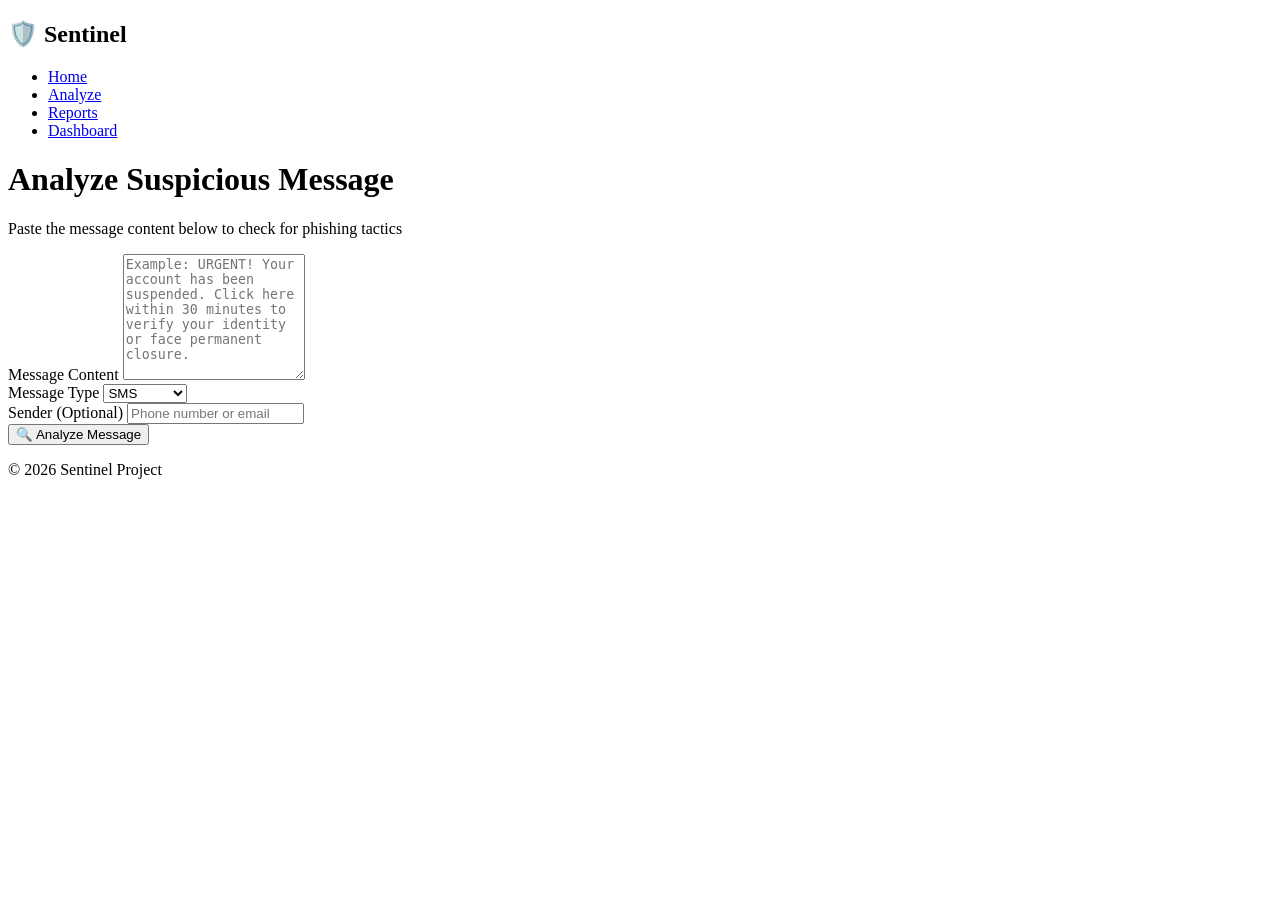
==== frontend/analyze.html @ 7bdeb4da "frontend skeleton" ====
<!DOCTYPE html>
<html lang="en">
<head>
    <meta charset="UTF-8">
    <meta name="viewport" content="width=device-width, initial-scale=1.0">
    <title>Analyze Message - Sentinel</title>
    <link rel="stylesheet" href="style.css">
</head>
<body>
    <nav class="navbar">
        <div class="nav-container">
            <h1 class="logo">🛡️ Sentinel</h1>
            <ul class="nav-links">
                <li><a href="index.html">Home</a></li>
                <li><a href="analyze.html" class="active">Analyze</a></li>
                <li><a href="reports.html">Reports</a></li>
                <li><a href="dashboard.html">Dashboard</a></li>
            </ul>
        </div>
    </nav>

    <main class="container">
        <div class="page-header">
            <h1>Analyze Suspicious Message</h1>
            <p>Paste the message content below to check for phishing tactics</p>
        </div>

        <div class="analyze-section">
            <div class="input-card">
                <form id="analyzeForm">
                    <div class="form-group">
                        <label for="messageInput">Message Content</label>
                        <textarea 
                            id="messageInput" 
                            name="message" 
                            rows="8" 
                            placeholder="Example: URGENT! Your account has been suspended. Click here within 30 minutes to verify your identity or face permanent closure."
                            required
                        ></textarea>
                    </div>

                    <div class="form-row">
                        <div class="form-group">
                            <label for="messageType">Message Type</label>
                            <select id="messageType" name="type">
                                <option value="sms">SMS</option>
                                <option value="email">Email</option>
                                <option value="whatsapp">WhatsApp</option>
                                <option value="other">Other</option>
                            </select>
                        </div>

                        <div class="form-group">
                            <label for="senderInfo">Sender (Optional)</label>
                            <input 
                                type="text" 
                                id="senderInfo" 
                                name="sender" 
                                placeholder="Phone number or email"
                            >
                        </div>
                    </div>

                    <button type="submit" class="btn btn-primary" id="analyzeBtn">
                        <span id="btnText">🔍 Analyze Message</span>
                        <span id="btnLoader" class="loader" style="display: none;"></span>
                    </button>
                </form>
            </div>

            <!-- Results Section -->
            <div id="resultsSection" class="results-section" style="display: none;">
                <div class="results-card">
                    <div class="risk-header">
                        <h2>Analysis Results</h2>
                        <div id="riskBadge" class="risk-badge"></div>
                    </div>

                    <div class="result-content">
                        <div class="result-item">
                            <h3>🎯 Risk Score</h3>
                            <div class="risk-score-display">
                                <div class="score-bar">
                                    <div id="scoreBar" class="score-fill"></div>
                                </div>
                                <span id="scoreValue" class="score-value"></span>
                            </div>
                        </div>

                        <div class="result-item">
                            <h3>🧠 Psychological Tactics Detected</h3>
                            <div id="tacticsContainer" class="tactics-list"></div>
                        </div>

                        <div class="result-item">
                            <h3>⚠️ Warning Signals</h3>
                            <div id="signalsContainer" class="signals-list"></div>
                        </div>

                        <div class="result-item intervention-box">
                            <h3>💡 Recommended Action</h3>
                            <div id="interventionText" class="intervention-content"></div>
                        </div>

                        <div class="result-item">
                            <h3>📊 Technical Analysis</h3>
                            <div id="technicalDetails" class="technical-info"></div>
                        </div>
                    </div>

                    <div class="action-buttons">
                        <button class="btn btn-secondary" onclick="resetForm()">Analyze Another</button>
                        <button class="btn btn-outline" onclick="saveReport()">Save Report</button>
                    </div>
                </div>
            </div>

            <!-- Error Section -->
            <div id="errorSection" class="error-section" style="display: none;">
                <div class="error-card">
                    <h3>⚠️ Analysis Error</h3>
                    <p id="errorMessage"></p>
                    <button class="btn btn-secondary" onclick="resetForm()">Try Again</button>
                </div>
            </div>
        </div>
    </main>

    <footer>
        <p>&copy; 2026 Sentinel Project</p>
    </footer>

    <script src="app.js"></script>
    <script src="analyze.js"></script>
</body>
</html>
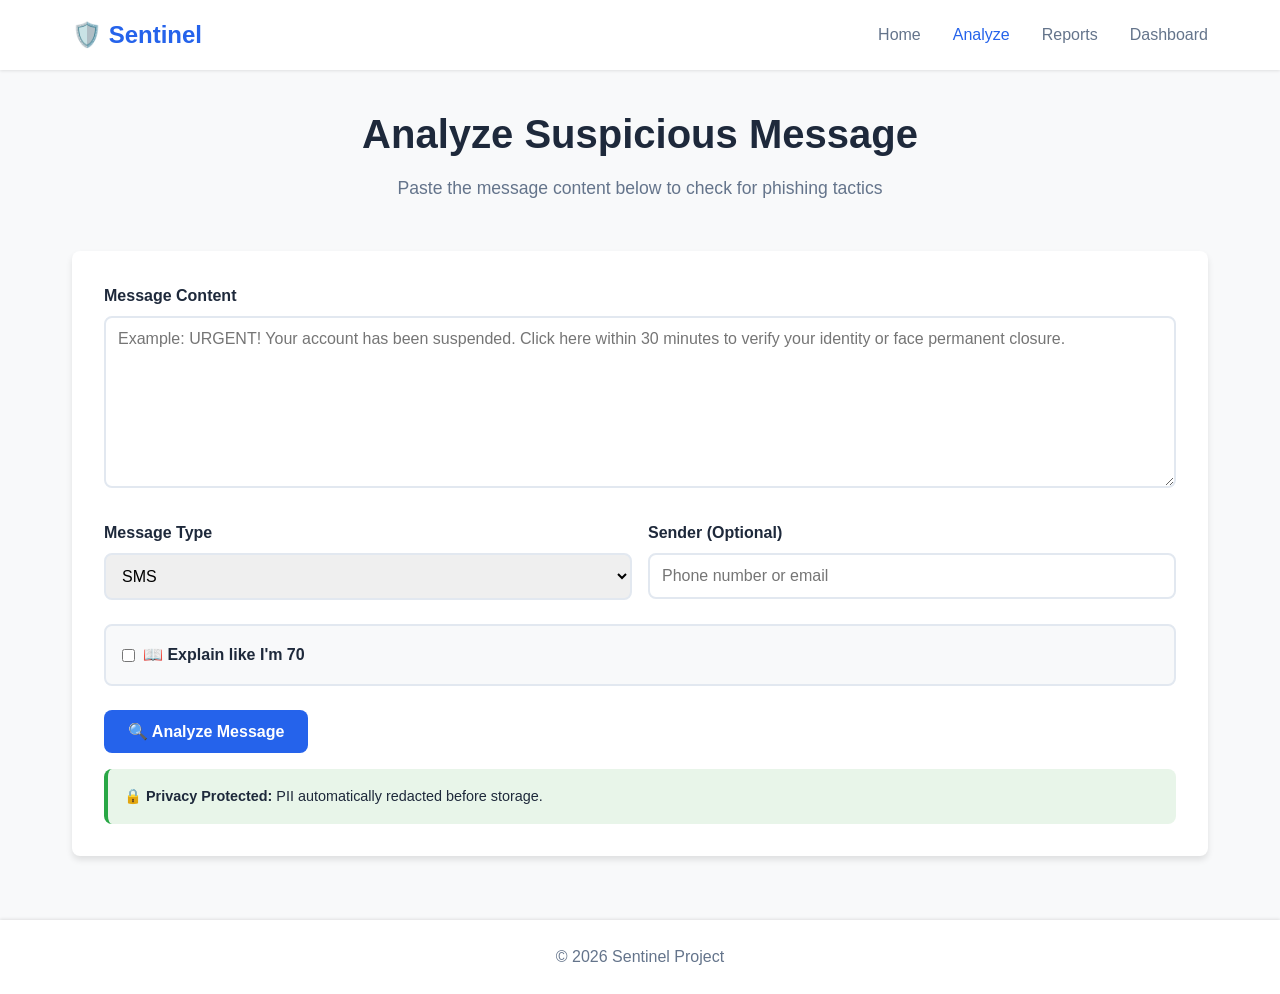
==== commit 60dbf7cf: "accessibility and dashboard actions" ====
--- a/frontend/analyze.html
+++ b/frontend/analyze.html
@@ -61,11 +61,22 @@
                         </div>
                     </div>
 
+                    <div class="form-options">
+                        <div class="accessibility-toggle">
+                            <input type="checkbox" id="simpleMode" name="simpleMode">
+                            <label for="simpleMode">📖 Explain like I'm 70</label>
+                        </div>
+                    </div>
+
                     <button type="submit" class="btn btn-primary" id="analyzeBtn">
                         <span id="btnText">🔍 Analyze Message</span>
                         <span id="btnLoader" class="loader" style="display: none;"></span>
                     </button>
                 </form>
+                
+                <div class="privacy-notice">
+                    🔒 <strong>Privacy Protected:</strong> PII automatically redacted before storage.
+                </div>
             </div>
 
             <!-- Results Section -->
@@ -109,6 +120,7 @@
                     </div>
 
                     <div class="action-buttons">
+                        <button class="btn btn-primary" onclick="submitToCommunity()">Submit to Community</button>
                         <button class="btn btn-secondary" onclick="resetForm()">Analyze Another</button>
                         <button class="btn btn-outline" onclick="saveReport()">Save Report</button>
                     </div>
--- a/frontend/style.css
+++ b/frontend/style.css
@@ -0,0 +1,1088 @@
+/* ===========================
+   CSS Reset & Base Styles
+   =========================== */
+
+* {
+    margin: 0;
+    padding: 0;
+    box-sizing: border-box;
+}
+
+:root {
+    --primary-color: #2563eb;
+    --primary-hover: #1d4ed8;
+    --secondary-color: #64748b;
+    --danger-color: #dc3545;
+    --warning-color: #fd7e14;
+    --success-color: #28a745;
+    --light-bg: #f8f9fa;
+    --dark-text: #1e293b;
+    --border-color: #e2e8f0;
+    --shadow-sm: 0 1px 3px rgba(0, 0, 0, 0.1);
+    --shadow-md: 0 4px 6px rgba(0, 0, 0, 0.1);
+    --shadow-lg: 0 10px 25px rgba(0, 0, 0, 0.15);
+    --radius: 8px;
+    --transition: all 0.3s ease;
+}
+
+body {
+    font-family: -apple-system, BlinkMacSystemFont, 'Segoe UI', Roboto, 'Helvetica Neue', Arial, sans-serif;
+    line-height: 1.6;
+    color: var(--dark-text);
+    background-color: var(--light-bg);
+    min-height: 100vh;
+    display: flex;
+    flex-direction: column;
+}
+
+/* ===========================
+   Navigation Bar
+   =========================== */
+
+.navbar {
+    background: white;
+    box-shadow: var(--shadow-sm);
+    padding: 1rem 0;
+    position: sticky;
+    top: 0;
+    z-index: 100;
+}
+
+.nav-container {
+    max-width: 1200px;
+    margin: 0 auto;
+    padding: 0 2rem;
+    display: flex;
+    justify-content: space-between;
+    align-items: center;
+}
+
+.logo {
+    font-size: 1.5rem;
+    font-weight: 700;
+    color: var(--primary-color);
+}
+
+.nav-links {
+    list-style: none;
+    display: flex;
+    gap: 2rem;
+}
+
+.nav-links a {
+    text-decoration: none;
+    color: var(--secondary-color);
+    font-weight: 500;
+    transition: var(--transition);
+}
+
+.nav-links a:hover,
+.nav-links a.active {
+    color: var(--primary-color);
+}
+
+/* ===========================
+   Main Container
+   =========================== */
+
+main.container {
+    flex: 1;
+    max-width: 1200px;
+    margin: 2rem auto;
+    padding: 0 2rem;
+    width: 100%;
+}
+
+/* ===========================
+   Page Headers
+   =========================== */
+
+.page-header {
+    text-align: center;
+    margin-bottom: 3rem;
+}
+
+.page-header h1 {
+    font-size: 2.5rem;
+    margin-bottom: 0.5rem;
+    color: var(--dark-text);
+}
+
+.page-header p {
+    font-size: 1.1rem;
+    color: var(--secondary-color);
+}
+
+/* ===========================
+   Hero Section (Home Page)
+   =========================== */
+
+.hero {
+    text-align: center;
+    margin-bottom: 4rem;
+}
+
+.hero h1 {
+    font-size: 2.8rem;
+    margin-bottom: 1rem;
+    color: var(--dark-text);
+}
+
+.subtitle {
+    font-size: 1.3rem;
+    color: var(--secondary-color);
+    margin-bottom: 3rem;
+}
+
+.hero-grid {
+    display: grid;
+    grid-template-columns: repeat(auto-fit, minmax(250px, 1fr));
+    gap: 2rem;
+    margin-bottom: 3rem;
+}
+
+.feature-card {
+    background: white;
+    padding: 2rem;
+    border-radius: var(--radius);
+    box-shadow: var(--shadow-md);
+    transition: var(--transition);
+}
+
+.feature-card:hover {
+    transform: translateY(-5px);
+    box-shadow: var(--shadow-lg);
+}
+
+.feature-icon {
+    font-size: 3rem;
+    margin-bottom: 1rem;
+}
+
+.feature-card h3 {
+    margin-bottom: 0.5rem;
+    color: var(--dark-text);
+}
+
+.feature-card p {
+    color: var(--secondary-color);
+}
+
+.cta-section {
+    display: flex;
+    gap: 1rem;
+    justify-content: center;
+    margin-top: 2rem;
+}
+
+/* ===========================
+   Buttons
+   =========================== */
+
+.btn {
+    display: inline-block;
+    padding: 0.75rem 1.5rem;
+    border-radius: var(--radius);
+    text-decoration: none;
+    font-weight: 600;
+    border: none;
+    cursor: pointer;
+    transition: var(--transition);
+    font-size: 1rem;
+}
+
+.btn-primary {
+    background: var(--primary-color);
+    color: white;
+}
+
+.btn-primary:hover {
+    background: var(--primary-hover);
+}
+
+.btn-secondary {
+    background: var(--secondary-color);
+    color: white;
+}
+
+.btn-secondary:hover {
+    background: #475569;
+}
+
+.btn-outline {
+    background: white;
+    color: var(--primary-color);
+    border: 2px solid var(--primary-color);
+}
+
+.btn-outline:hover {
+    background: var(--primary-color);
+    color: white;
+}
+
+.btn-sm {
+    padding: 0.5rem 1rem;
+    font-size: 0.9rem;
+}
+
+.btn-link {
+    background: none;
+    border: none;
+    color: var(--primary-color);
+    cursor: pointer;
+    text-decoration: underline;
+    padding: 0.25rem 0.5rem;
+}
+
+/* ===========================
+   Forms
+   =========================== */
+
+.input-card {
+    background: white;
+    padding: 2rem;
+    border-radius: var(--radius);
+    box-shadow: var(--shadow-md);
+    margin-bottom: 2rem;
+}
+
+.form-group {
+    margin-bottom: 1.5rem;
+}
+
+.form-row {
+    display: grid;
+    grid-template-columns: repeat(auto-fit, minmax(200px, 1fr));
+    gap: 1rem;
+}
+
+.form-group label {
+    display: block;
+    margin-bottom: 0.5rem;
+    font-weight: 600;
+    color: var(--dark-text);
+}
+
+.form-group input,
+.form-group select,
+.form-group textarea {
+    width: 100%;
+    padding: 0.75rem;
+    border: 2px solid var(--border-color);
+    border-radius: var(--radius);
+    font-size: 1rem;
+    transition: var(--transition);
+}
+
+.form-group input:focus,
+.form-group select:focus,
+.form-group textarea:focus {
+    outline: none;
+    border-color: var(--primary-color);
+}
+
+textarea {
+    resize: vertical;
+    font-family: inherit;
+}
+
+.form-options {
+    margin-bottom: 1.5rem;
+}
+
+.accessibility-toggle {
+    display: flex;
+    align-items: center;
+    gap: 0.5rem;
+    padding: 1rem;
+    background: var(--light-bg);
+    border-radius: var(--radius);
+    border: 2px solid var(--border-color);
+}
+
+.accessibility-toggle input[type="checkbox"] {
+    width: auto;
+    cursor: pointer;
+}
+
+.accessibility-toggle label {
+    margin-bottom: 0;
+    cursor: pointer;
+    font-weight: 600;
+    color: var(--dark-text);
+}
+
+.privacy-notice {
+    margin-top: 1rem;
+    padding: 1rem;
+    background: #e8f5e9;
+    border-left: 4px solid var(--success-color);
+    border-radius: var(--radius);
+    font-size: 0.9rem;
+    color: var(--dark-text);
+}
+
+/* ===========================
+   Results Section
+   =========================== */
+
+.results-card {
+    background: white;
+    padding: 2rem;
+    border-radius: var(--radius);
+    box-shadow: var(--shadow-md);
+}
+
+.risk-header {
+    display: flex;
+    justify-content: space-between;
+    align-items: center;
+    margin-bottom: 2rem;
+    padding-bottom: 1rem;
+    border-bottom: 2px solid var(--border-color);
+}
+
+.risk-badge {
+    padding: 0.5rem 1rem;
+    border-radius: 20px;
+    font-weight: 700;
+    font-size: 0.9rem;
+}
+
+.risk-high {
+    background: #fee;
+    color: var(--danger-color);
+}
+
+.risk-medium {
+    background: #fff3e0;
+    color: var(--warning-color);
+}
+
+.risk-low {
+    background: #e8f5e9;
+    color: var(--success-color);
+}
+
+.result-item {
+    margin-bottom: 2rem;
+}
+
+.result-item h3 {
+    margin-bottom: 1rem;
+    color: var(--dark-text);
+}
+
+.risk-score-display {
+    display: flex;
+    align-items: center;
+    gap: 1rem;
+}
+
+.score-bar {
+    flex: 1;
+    height: 30px;
+    background: var(--light-bg);
+    border-radius: var(--radius);
+    overflow: hidden;
+}
+
+.score-fill {
+    height: 100%;
+    background: var(--danger-color);
+    transition: width 0.8s ease;
+    border-radius: var(--radius);
+}
+
+.score-value {
+    font-size: 1.5rem;
+    font-weight: 700;
+    min-width: 80px;
+}
+
+.tactics-list ul,
+.signals-list ul {
+    list-style: none;
+    padding-left: 0;
+}
+
+.tactics-list li,
+.signals-list li {
+    padding: 0.75rem;
+    background: var(--light-bg);
+    margin-bottom: 0.5rem;
+    border-radius: var(--radius);
+    border-left: 4px solid var(--primary-color);
+}
+
+.intervention-box {
+    background: #fff3cd;
+    padding: 1.5rem;
+    border-radius: var(--radius);
+    border-left: 4px solid var(--warning-color);
+}
+
+.intervention-content {
+    font-size: 1.1rem;
+    line-height: 1.8;
+}
+
+.technical-info {
+    color: var(--secondary-color);
+    font-size: 0.95rem;
+}
+
+.action-buttons {
+    display: flex;
+    gap: 1rem;
+    margin-top: 2rem;
+    padding-top: 2rem;
+    border-top: 2px solid var(--border-color);
+}
+
+/* ===========================
+   Reports Page
+   =========================== */
+
+.reports-controls {
+    display: flex;
+    gap: 1rem;
+    margin-bottom: 2rem;
+    flex-wrap: wrap;
+    align-items: center;
+}
+
+.search-box {
+    flex: 1;
+    min-width: 250px;
+}
+
+.search-box input {
+    width: 100%;
+    padding: 0.75rem;
+    border: 2px solid var(--border-color);
+    border-radius: var(--radius);
+    font-size: 1rem;
+}
+
+.filter-group {
+    display: flex;
+    align-items: center;
+    gap: 0.5rem;
+}
+
+.filter-group label {
+    font-weight: 600;
+}
+
+.filter-group select {
+    padding: 0.75rem;
+    border: 2px solid var(--border-color);
+    border-radius: var(--radius);
+    font-size: 1rem;
+}
+
+.reports-stats {
+    display: grid;
+    grid-template-columns: repeat(auto-fit, minmax(150px, 1fr));
+    gap: 1rem;
+    margin-bottom: 2rem;
+}
+
+.stat-card {
+    background: white;
+    padding: 1.5rem;
+    border-radius: var(--radius);
+    box-shadow: var(--shadow-sm);
+    text-align: center;
+}
+
+.stat-value {
+    font-size: 2rem;
+    font-weight: 700;
+    color: var(--primary-color);
+}
+
+.stat-high .stat-value {
+    color: var(--danger-color);
+}
+
+.stat-medium .stat-value {
+    color: var(--warning-color);
+}
+
+.stat-low .stat-value {
+    color: var(--success-color);
+}
+
+.stat-label {
+    color: var(--secondary-color);
+    font-size: 0.9rem;
+    margin-top: 0.5rem;
+}
+
+.reports-container {
+    display: grid;
+    gap: 1rem;
+}
+
+.report-card {
+    background: white;
+    padding: 1.5rem;
+    border-radius: var(--radius);
+    box-shadow: var(--shadow-sm);
+    transition: var(--transition);
+}
+
+.report-card:hover {
+    box-shadow: var(--shadow-md);
+}
+
+.report-header {
+    display: flex;
+    justify-content: space-between;
+    align-items: center;
+    margin-bottom: 1rem;
+}
+
+.report-meta {
+    display: flex;
+    gap: 1rem;
+    flex-wrap: wrap;
+    font-size: 0.9rem;
+    color: var(--secondary-color);
+}
+
+.report-id {
+    font-weight: 700;
+    color: var(--primary-color);
+}
+
+.report-type {
+    background: var(--light-bg);
+    padding: 0.25rem 0.5rem;
+    border-radius: 4px;
+    font-weight: 600;
+}
+
+.report-snippet {
+    font-style: italic;
+    color: var(--dark-text);
+    margin-bottom: 1rem;
+    padding: 1rem;
+    background: var(--light-bg);
+    border-radius: var(--radius);
+}
+
+.report-details {
+    display: grid;
+    grid-template-columns: repeat(auto-fit, minmax(200px, 1fr));
+    gap: 1rem;
+    margin-bottom: 1rem;
+}
+
+.detail-item {
+    font-size: 0.95rem;
+}
+
+.report-actions {
+    display: flex;
+    gap: 1rem;
+    padding-top: 1rem;
+    border-top: 1px solid var(--border-color);
+}
+
+/* ===========================
+   Dashboard Page
+   =========================== */
+
+.last-updated {
+    margin-top: 1rem;
+    color: var(--secondary-color);
+    font-size: 0.9rem;
+}
+
+.metrics-grid {
+    display: grid;
+    grid-template-columns: repeat(auto-fit, minmax(220px, 1fr));
+    gap: 1.5rem;
+    margin-bottom: 3rem;
+}
+
+.metric-card {
+    background: white;
+    padding: 1.5rem;
+    border-radius: var(--radius);
+    box-shadow: var(--shadow-md);
+    display: flex;
+    gap: 1rem;
+    align-items: center;
+}
+
+.metric-icon {
+    font-size: 2.5rem;
+}
+
+.metric-details {
+    flex: 1;
+}
+
+.metric-value {
+    font-size: 2rem;
+    font-weight: 700;
+    color: var(--primary-color);
+}
+
+.metric-label {
+    color: var(--secondary-color);
+    font-size: 0.9rem;
+}
+
+.metric-change {
+    font-size: 0.85rem;
+    margin-top: 0.25rem;
+}
+
+.metric-change.positive {
+    color: var(--success-color);
+}
+
+.metric-change.negative {
+    color: var(--danger-color);
+}
+
+.dashboard-section {
+    background: white;
+    padding: 2rem;
+    border-radius: var(--radius);
+    box-shadow: var(--shadow-md);
+    margin-bottom: 2rem;
+}
+
+.section-header {
+    display: flex;
+    justify-content: space-between;
+    align-items: center;
+    margin-bottom: 1.5rem;
+    padding-bottom: 1rem;
+    border-bottom: 2px solid var(--border-color);
+}
+
+.section-header h2 {
+    color: var(--dark-text);
+}
+
+.campaigns-container {
+    display: grid;
+    gap: 1.5rem;
+}
+
+.campaign-card {
+    padding: 1.5rem;
+    border: 2px solid var(--border-color);
+    border-radius: var(--radius);
+    background: var(--light-bg);
+    transition: var(--transition);
+}
+
+.campaign-detected {
+    border-color: var(--danger-color);
+    background: #fee;
+    box-shadow: 0 0 15px rgba(220, 53, 69, 0.3);
+}
+
+.campaign-header {
+    display: flex;
+    justify-content: space-between;
+    align-items: flex-start;
+    margin-bottom: 1rem;
+}
+
+.campaign-badge {
+    background: var(--danger-color);
+    color: white;
+    padding: 0.25rem 0.75rem;
+    border-radius: 20px;
+    font-size: 0.85rem;
+    font-weight: 700;
+    margin-top: 0.5rem;
+    display: inline-block;
+    animation: pulse 2s infinite;
+}
+
+@keyframes pulse {
+    0%, 100% {
+        opacity: 1;
+    }
+    50% {
+        opacity: 0.7;
+    }
+}
+
+.campaign-details p {
+    margin-bottom: 0.5rem;
+    color: var(--dark-text);
+}
+
+.campaign-description {
+    color: var(--secondary-color);
+    font-style: italic;
+    margin-top: 1rem;
+}
+
+.campaign-indicators {
+    margin-top: 1rem;
+    padding: 1rem;
+    background: white;
+    border-radius: var(--radius);
+    border: 1px solid var(--border-color);
+}
+
+.indicator-group {
+    margin-top: 0.5rem;
+    display: flex;
+    flex-wrap: wrap;
+    gap: 0.5rem;
+    align-items: center;
+}
+
+.indicator-label {
+    font-weight: 600;
+    color: var(--dark-text);
+    font-size: 0.9rem;
+}
+
+.indicator-tag {
+    background: var(--primary-color);
+    color: white;
+    padding: 0.25rem 0.75rem;
+    border-radius: 12px;
+    font-size: 0.85rem;
+    font-family: 'Courier New', monospace;
+}
+
+.campaign-actions {
+    display: flex;
+    gap: 0.75rem;
+    margin-top: 1.5rem;
+    padding-top: 1rem;
+    border-top: 2px solid var(--border-color);
+    flex-wrap: wrap;
+}
+
+.tactics-chart {
+    display: grid;
+    gap: 1rem;
+}
+
+.chart-bar {
+    display: grid;
+    grid-template-columns: 100px 1fr;
+    gap: 1rem;
+    align-items: center;
+}
+
+.bar-label {
+    font-weight: 600;
+    color: var(--dark-text);
+}
+
+.bar-container {
+    position: relative;
+    background: var(--light-bg);
+    height: 40px;
+    border-radius: var(--radius);
+    overflow: hidden;
+}
+
+.bar-fill {
+    height: 100%;
+    transition: width 1s ease;
+    border-radius: var(--radius);
+}
+
+.bar-fear {
+    background: linear-gradient(90deg, #dc3545, #ff6b6b);
+}
+
+.bar-authority {
+    background: linear-gradient(90deg, #fd7e14, #ffa94d);
+}
+
+.bar-urgency {
+    background: linear-gradient(90deg, #ffc107, #ffd43b);
+}
+
+.bar-reward {
+    background: linear-gradient(90deg, #28a745, #51cf66);
+}
+
+.bar-value {
+    position: absolute;
+    right: 10px;
+    top: 50%;
+    transform: translateY(-50%);
+    font-weight: 700;
+    color: white;
+    text-shadow: 1px 1px 2px rgba(0, 0, 0, 0.5);
+}
+
+.advisories-container {
+    display: grid;
+    gap: 1rem;
+}
+
+.advisory-card {
+    padding: 1rem;
+    border-radius: var(--radius);
+    border-left: 4px solid;
+}
+
+.advisory-critical {
+    background: #fee;
+    border-color: var(--danger-color);
+}
+
+.advisory-high {
+    background: #fff3e0;
+    border-color: var(--warning-color);
+}
+
+.advisory-medium {
+    background: #e3f2fd;
+    border-color: #2196f3;
+}
+
+.advisory-header {
+    display: flex;
+    justify-content: space-between;
+    align-items: center;
+    margin-bottom: 0.5rem;
+}
+
+.advisory-header h4 {
+    color: var(--dark-text);
+}
+
+.advisory-date {
+    font-size: 0.85rem;
+    color: var(--secondary-color);
+}
+
+.patterns-grid {
+    display: grid;
+    grid-template-columns: repeat(auto-fit, minmax(200px, 1fr));
+    gap: 1rem;
+}
+
+/* ===========================
+   Loading & Empty States
+   =========================== */
+
+.loading-state {
+    display: flex;
+    flex-direction: column;
+    align-items: center;
+    justify-content: center;
+    padding: 4rem;
+}
+
+.spinner {
+    width: 50px;
+    height: 50px;
+    border: 4px solid var(--border-color);
+    border-top-color: var(--primary-color);
+    border-radius: 50%;
+    animation: spin 1s linear infinite;
+}
+
+@keyframes spin {
+    to {
+        transform: rotate(360deg);
+    }
+}
+
+.loading-state p {
+    margin-top: 1rem;
+    color: var(--secondary-color);
+}
+
+.empty-state {
+    display: flex;
+    flex-direction: column;
+    align-items: center;
+    justify-content: center;
+    padding: 4rem;
+    text-align: center;
+}
+
+.empty-icon {
+    font-size: 4rem;
+    margin-bottom: 1rem;
+}
+
+.empty-state h3 {
+    margin-bottom: 0.5rem;
+    color: var(--dark-text);
+}
+
+.empty-state p {
+    color: var(--secondary-color);
+    margin-bottom: 2rem;
+}
+
+.error-section {
+    padding: 2rem;
+}
+
+.error-card {
+    background: #fee;
+    padding: 2rem;
+    border-radius: var(--radius);
+    border-left: 4px solid var(--danger-color);
+    text-align: center;
+}
+
+.error-card h3 {
+    color: var(--danger-color);
+    margin-bottom: 1rem;
+}
+
+.error-card p {
+    color: var(--dark-text);
+    margin-bottom: 1.5rem;
+}
+
+/* ===========================
+   Info Section (Home Page)
+   =========================== */
+
+.info-section {
+    background: white;
+    padding: 3rem 2rem;
+    border-radius: var(--radius);
+    box-shadow: var(--shadow-md);
+    margin-top: 3rem;
+}
+
+.info-section h2 {
+    text-align: center;
+    margin-bottom: 2rem;
+    color: var(--dark-text);
+}
+
+.steps {
+    display: grid;
+    grid-template-columns: repeat(auto-fit, minmax(200px, 1fr));
+    gap: 2rem;
+}
+
+.step {
+    text-align: center;
+}
+
+.step-number {
+    width: 50px;
+    height: 50px;
+    background: var(--primary-color);
+    color: white;
+    border-radius: 50%;
+    display: flex;
+    align-items: center;
+    justify-content: center;
+    font-size: 1.5rem;
+    font-weight: 700;
+    margin: 0 auto 1rem;
+}
+
+.step h4 {
+    margin-bottom: 0.5rem;
+    color: var(--dark-text);
+}
+
+.step p {
+    color: var(--secondary-color);
+    font-size: 0.95rem;
+}
+
+/* ===========================
+   Footer
+   =========================== */
+
+footer {
+    background: white;
+    padding: 1.5rem;
+    text-align: center;
+    color: var(--secondary-color);
+    margin-top: auto;
+    box-shadow: 0 -1px 3px rgba(0, 0, 0, 0.1);
+}
+
+/* ===========================
+   Loader Animation
+   =========================== */
+
+.loader {
+    width: 20px;
+    height: 20px;
+    border: 3px solid white;
+    border-top-color: transparent;
+    border-radius: 50%;
+    animation: spin 0.8s linear infinite;
+}
+
+/* ===========================
+   Utility Classes
+   =========================== */
+
+.text-muted {
+    color: var(--secondary-color);
+}
+
+.text-center {
+    text-align: center;
+}
+
+/* ===========================
+   Responsive Design
+   =========================== */
+
+@media (max-width: 768px) {
+    .nav-container {
+        flex-direction: column;
+        gap: 1rem;
+    }
+
+    .nav-links {
+        gap: 1rem;
+    }
+
+    .hero h1 {
+        font-size: 2rem;
+    }
+
+    .subtitle {
+        font-size: 1.1rem;
+    }
+
+    .page-header h1 {
+        font-size: 2rem;
+    }
+
+    .cta-section {
+        flex-direction: column;
+    }
+
+    .reports-controls {
+        flex-direction: column;
+        align-items: stretch;
+    }
+
+    .action-buttons {
+        flex-direction: column;
+    }
+
+    .chart-bar {
+        grid-template-columns: 80px 1fr;
+    }
+}
